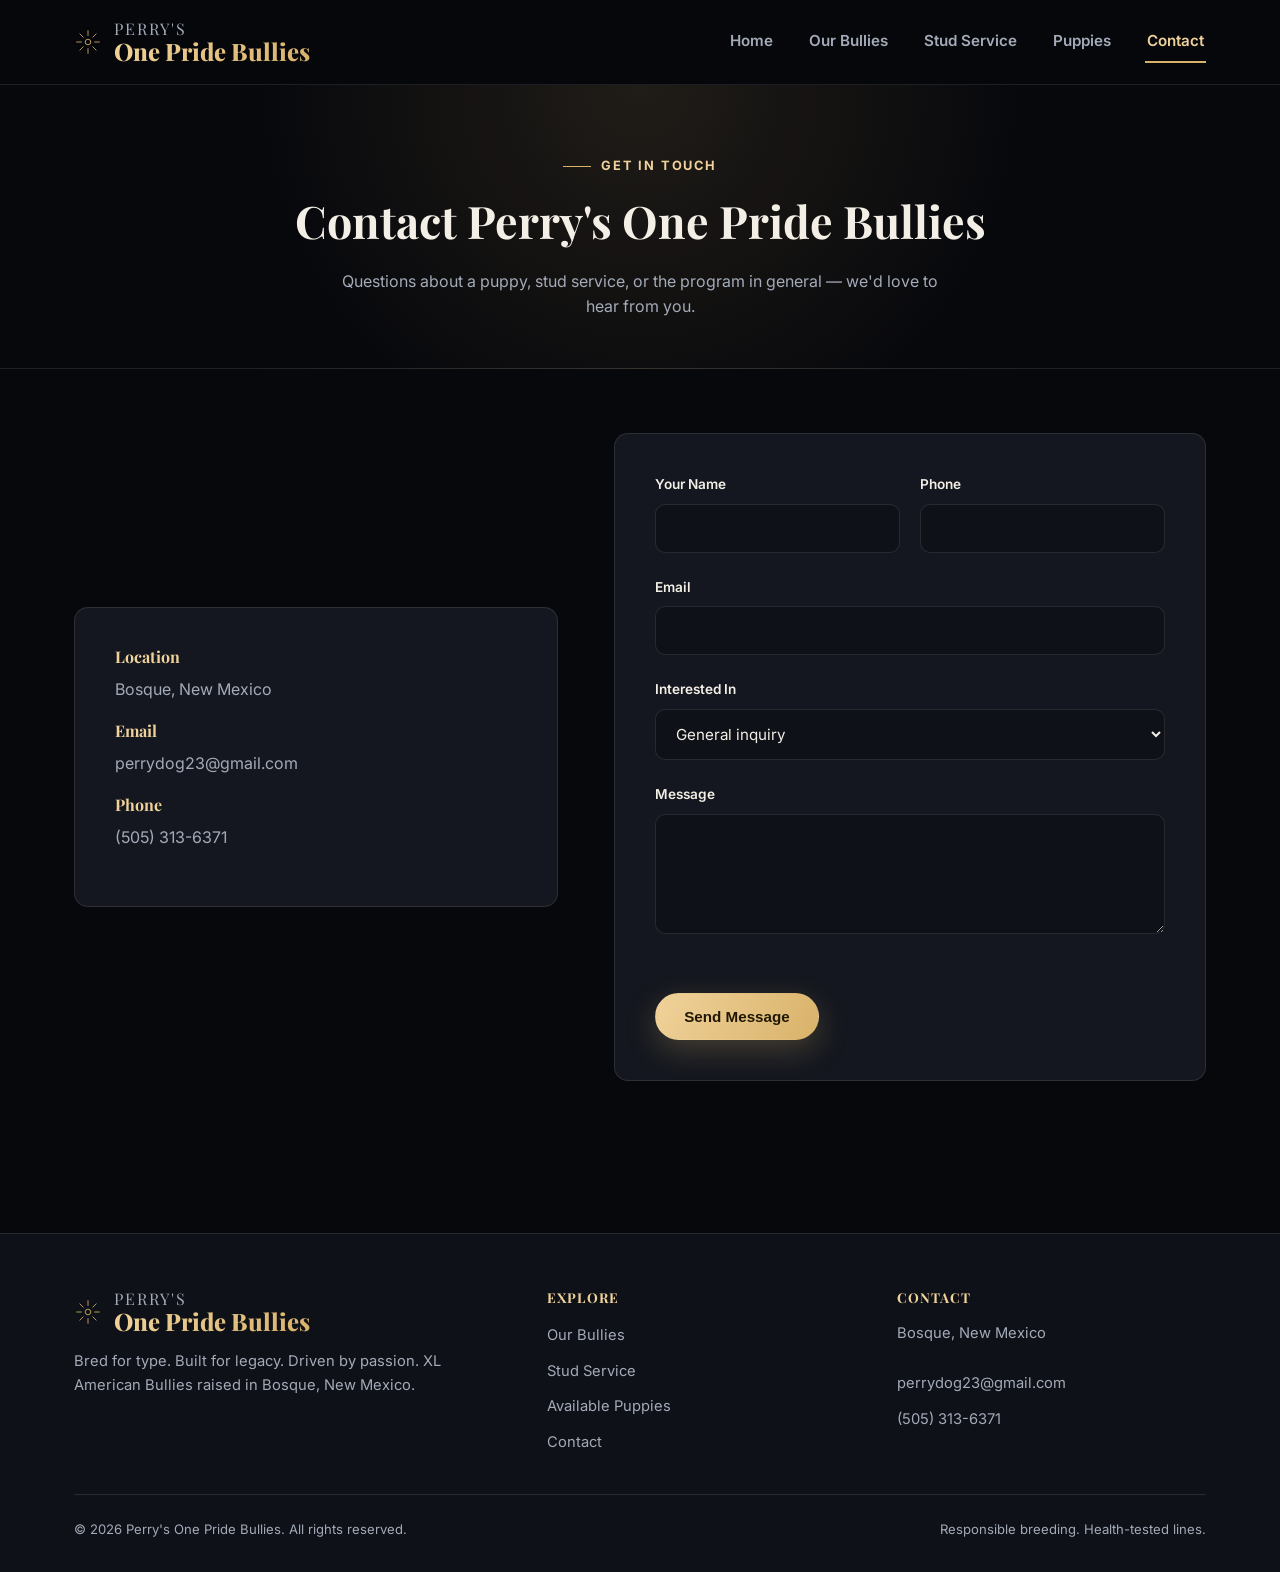
==== contact.html @ 58c73c47 "Initial commit: Perry's One Pride Bullies website Static site with home, our bullies (Hutch/Star/Lun" ====
<!doctype html>
<html lang="en">
<head>
<meta charset="UTF-8">
<meta name="viewport" content="width=device-width, initial-scale=1.0">
<title>Contact | Perry's One Pride Bullies</title>
<meta name="description" content="Contact Perry's One Pride Bullies in Bosque, New Mexico about puppies, stud service, or general questions.">
<link rel="preconnect" href="https://fonts.googleapis.com">
<link rel="stylesheet" href="css/styles.css">
</head>
<body>

<header class="site-header">
  <div class="container">
    <a href="index.html" class="brand">
      <svg class="zia" viewBox="0 0 100 100" aria-hidden="true">
        <circle cx="50" cy="50" r="10"/>
        <g>
          <line x1="50" y1="28" x2="50" y2="8"/><line x1="50" y1="72" x2="50" y2="92"/>
          <line x1="28" y1="50" x2="8" y2="50"/><line x1="72" y1="50" x2="92" y2="50"/>
          <line x1="34" y1="34" x2="20" y2="20"/><line x1="66" y1="66" x2="80" y2="80"/>
          <line x1="34" y1="66" x2="20" y2="80"/><line x1="66" y1="34" x2="80" y2="20"/>
        </g>
      </svg>
      <span class="brand-text"><span class="line1">Perry's</span><span class="line2">One Pride Bullies</span></span>
    </a>
    <nav class="main-nav">
      <a href="index.html">Home</a>
      <a href="our-bullies.html">Our Bullies</a>
      <a href="stud-service.html">Stud Service</a>
      <a href="puppies.html">Puppies</a>
      <a href="contact.html" aria-current="page">Contact</a>
    </nav>
    <button class="nav-toggle" aria-label="Toggle menu" aria-expanded="false">
      <svg viewBox="0 0 24 24" fill="none" stroke-width="2" stroke-linecap="round"><line x1="3" y1="6" x2="21" y2="6"/><line x1="3" y1="12" x2="21" y2="12"/><line x1="3" y1="18" x2="21" y2="18"/></svg>
    </button>
  </div>
</header>

<section class="page-hero">
  <div class="container">
    <span class="eyebrow" style="justify-content:center;">Get In Touch</span>
    <h1>Contact Perry's One Pride Bullies</h1>
    <p>Questions about a puppy, stud service, or the program in general &mdash; we'd love to hear from you.</p>
  </div>
</section>

<section class="tight">
  <div class="container">
    <div class="profile" style="padding-top:0;">
      <div class="profile-media">
        <div class="form-card">
          <div class="field" style="margin-bottom:20px;">
            <h4 style="font-family:'Playfair Display',serif;color:var(--gold-bright);margin-bottom:10px;">Location</h4>
            <p>Bosque, New Mexico</p>
          </div>
          <div class="field" style="margin-bottom:20px;">
            <h4 style="font-family:'Playfair Display',serif;color:var(--gold-bright);margin-bottom:10px;">Email</h4>
            <p><a href="mailto:perrydog23@gmail.com">perrydog23@gmail.com</a></p>
          </div>
          <div class="field">
            <h4 style="font-family:'Playfair Display',serif;color:var(--gold-bright);margin-bottom:10px;">Phone</h4>
            <p><a href="tel:+15053136371">(505) 313-6371</a></p>
          </div>
        </div>
      </div>
      <div class="profile-copy">
        <form class="form-card" action="mailto:perrydog23@gmail.com" method="post" enctype="text/plain">
          <div class="form-grid">
            <div class="field">
              <label for="c-name">Your Name</label>
              <input type="text" id="c-name" name="Name" required>
            </div>
            <div class="field">
              <label for="c-phone">Phone</label>
              <input type="tel" id="c-phone" name="Phone">
            </div>
            <div class="field full">
              <label for="c-email">Email</label>
              <input type="email" id="c-email" name="Email" required>
            </div>
            <div class="field full">
              <label for="puppy-interest">Interested In</label>
              <select id="puppy-interest" name="Interest">
                <option value="General inquiry">General inquiry</option>
                <option value="Prada">Puppy &mdash; Prada</option>
                <option value="Loewe">Puppy &mdash; Loewe</option>
                <option value="Hermes">Puppy &mdash; Herm&egrave;s</option>
                <option value="Burberry">Puppy &mdash; Burberry</option>
                <option value="Louis">Puppy &mdash; Louis</option>
                <option value="Versace">Puppy &mdash; Versace</option>
                <option value="Hutch stud service">Hutch &mdash; Stud Service</option>
              </select>
            </div>
            <div class="field full">
              <label for="c-message">Message</label>
              <textarea id="c-message" name="Message" required></textarea>
            </div>
          </div>
          <button type="submit" class="btn btn-gold mt-lg">Send Message</button>
        </form>
      </div>
    </div>
  </div>
</section>

<footer class="site-footer">
  <div class="container">
    <div class="footer-grid">
      <div>
        <a href="index.html" class="brand" style="margin-bottom:16px;">
          <svg class="zia" viewBox="0 0 100 100" aria-hidden="true">
            <circle cx="50" cy="50" r="10"/>
            <g>
              <line x1="50" y1="28" x2="50" y2="8"/><line x1="50" y1="72" x2="50" y2="92"/>
              <line x1="28" y1="50" x2="8" y2="50"/><line x1="72" y1="50" x2="92" y2="50"/>
              <line x1="34" y1="34" x2="20" y2="20"/><line x1="66" y1="66" x2="80" y2="80"/>
              <line x1="34" y1="66" x2="20" y2="80"/><line x1="66" y1="34" x2="80" y2="20"/>
            </g>
          </svg>
          <span class="brand-text"><span class="line1">Perry's</span><span class="line2">One Pride Bullies</span></span>
        </a>
        <p>Bred for type. Built for legacy. Driven by passion. XL American Bullies raised in Bosque, New Mexico.</p>
      </div>
      <div>
        <h4>Explore</h4>
        <ul>
          <li><a href="our-bullies.html">Our Bullies</a></li>
          <li><a href="stud-service.html">Stud Service</a></li>
          <li><a href="puppies.html">Available Puppies</a></li>
          <li><a href="contact.html">Contact</a></li>
        </ul>
      </div>
      <div>
        <h4>Contact</h4>
        <ul>
          <li><p>Bosque, New Mexico</p></li>
          <li><a href="mailto:perrydog23@gmail.com">perrydog23@gmail.com</a></li>
          <li><a href="tel:+15053136371">(505) 313-6371</a></li>
        </ul>
      </div>
    </div>
    <div class="footer-bottom">
      <span>&copy; 2026 Perry's One Pride Bullies. All rights reserved.</span>
      <span>Responsible breeding. Health-tested lines.</span>
    </div>
  </div>
</footer>

<script src="js/main.js"></script>
</body>
</html>
---- css/styles.css ----
@import url('https://fonts.googleapis.com/css2?family=Playfair+Display:ital,wght@0,500;0,600;0,700;0,800;1,600&family=Inter:wght@400;500;600;700&display=swap');

:root {
  --bg: #07080c;
  --bg-alt: #0e1117;
  --surface: #14171f;
  --surface-2: #1b1f2a;
  --text: #f3efe6;
  --muted: #a3aab8;
  --gold: #d9b26a;
  --gold-bright: #f0d29a;
  --blue: #5b7cfa;
  --pink: #ec6fa8;
  --border: rgba(255, 255, 255, 0.1);
  --radius: 14px;
  --shadow: 0 20px 50px rgba(0, 0, 0, 0.45);
}

* { box-sizing: border-box; }

html { scroll-behavior: smooth; }

body {
  margin: 0;
  background: var(--bg);
  color: var(--text);
  font-family: 'Inter', system-ui, sans-serif;
  font-size: 16px;
  line-height: 1.6;
  -webkit-font-smoothing: antialiased;
}

img { max-width: 100%; display: block; }

a { color: inherit; text-decoration: none; }

h1, h2, h3, h4 {
  font-family: 'Playfair Display', Georgia, serif;
  font-weight: 700;
  line-height: 1.15;
  margin: 0 0 0.5em;
}

p { margin: 0 0 1em; color: var(--muted); }

.container {
  width: 100%;
  max-width: 1180px;
  margin: 0 auto;
  padding: 0 24px;
}

/* ---------- Zia sun mark ---------- */
.zia {
  width: 28px;
  height: 28px;
  flex-shrink: 0;
}
.zia circle, .zia line { stroke: var(--gold); stroke-width: 3; }
.zia circle { fill: none; }

/* ---------- Header ---------- */
.site-header {
  position: sticky;
  top: 0;
  z-index: 100;
  background: rgba(7, 8, 12, 0.85);
  backdrop-filter: blur(12px);
  border-bottom: 1px solid var(--border);
}
.site-header .container {
  display: flex;
  align-items: center;
  justify-content: space-between;
  height: 84px;
}
.brand {
  display: flex;
  align-items: center;
  gap: 12px;
}
.brand-text {
  display: flex;
  flex-direction: column;
  line-height: 1.1;
}
.brand-text .line1 {
  font-family: 'Playfair Display', serif;
  font-size: 1rem;
  letter-spacing: 0.12em;
  color: var(--muted);
  text-transform: uppercase;
}
.brand-text .line2 {
  font-family: 'Playfair Display', serif;
  font-size: 1.5rem;
  font-weight: 800;
  background: linear-gradient(120deg, var(--gold-bright), var(--gold));
  -webkit-background-clip: text;
  background-clip: text;
  color: transparent;
}

nav.main-nav { display: flex; gap: 32px; }
nav.main-nav a {
  font-size: 0.95rem;
  font-weight: 600;
  color: var(--muted);
  padding: 8px 2px;
  border-bottom: 2px solid transparent;
  transition: color 200ms ease, border-color 200ms ease;
}
nav.main-nav a:hover,
nav.main-nav a[aria-current="page"] {
  color: var(--gold-bright);
  border-color: var(--gold);
}

.nav-toggle {
  display: none;
  background: none;
  border: 1px solid var(--border);
  border-radius: 8px;
  padding: 10px;
  cursor: pointer;
}
.nav-toggle svg { width: 22px; height: 22px; stroke: var(--text); }

/* ---------- Buttons ---------- */
.btn {
  display: inline-flex;
  align-items: center;
  justify-content: center;
  gap: 8px;
  padding: 14px 28px;
  border-radius: 999px;
  font-weight: 700;
  font-size: 0.95rem;
  cursor: pointer;
  border: 1px solid transparent;
  transition: transform 180ms ease, box-shadow 180ms ease, background 180ms ease, color 180ms ease;
  min-height: 44px;
}
.btn:hover { transform: translateY(-2px); }
.btn-gold {
  background: linear-gradient(120deg, var(--gold-bright), var(--gold));
  color: #201804;
  box-shadow: 0 10px 30px rgba(217, 178, 106, 0.25);
}
.btn-outline {
  background: transparent;
  border-color: var(--border);
  color: var(--text);
}
.btn-outline:hover { border-color: var(--gold); color: var(--gold-bright); }
.btn-block { width: 100%; }

/* ---------- Hero ---------- */
.hero {
  position: relative;
  min-height: 86vh;
  display: flex;
  align-items: center;
  overflow: hidden;
  background: radial-gradient(circle at 20% 15%, rgba(217, 178, 106, 0.14), transparent 45%),
              radial-gradient(circle at 85% 80%, rgba(91, 124, 250, 0.14), transparent 45%),
              var(--bg);
  border-bottom: 1px solid var(--border);
}
.hero .container {
  display: grid;
  grid-template-columns: 1.1fr 1fr;
  gap: 48px;
  align-items: center;
  padding-top: 40px;
  padding-bottom: 40px;
}
.eyebrow {
  display: inline-flex;
  align-items: center;
  gap: 10px;
  text-transform: uppercase;
  letter-spacing: 0.14em;
  font-size: 0.8rem;
  font-weight: 700;
  color: var(--gold-bright);
  margin-bottom: 18px;
}
.eyebrow::before {
  content: '';
  width: 28px;
  height: 1px;
  background: var(--gold);
}
.hero h1 { font-size: clamp(2.4rem, 4.5vw, 3.6rem); margin-bottom: 20px; }
.hero h1 .accent {
  background: linear-gradient(120deg, var(--gold-bright), var(--pink));
  -webkit-background-clip: text;
  background-clip: text;
  color: transparent;
}
.hero-lede { font-size: 1.1rem; max-width: 46ch; }
.hero-cta { display: flex; gap: 16px; margin-top: 28px; flex-wrap: wrap; }
.hero-media {
  position: relative;
  border-radius: var(--radius);
  overflow: hidden;
  box-shadow: var(--shadow);
  border: 1px solid var(--border);
  aspect-ratio: 4/5;
}
.hero-media img { width: 100%; height: 100%; object-fit: cover; }
.hero-stats {
  display: flex;
  gap: 28px;
  margin-top: 36px;
  flex-wrap: wrap;
}
.hero-stats div strong {
  display: block;
  font-family: 'Playfair Display', serif;
  font-size: 1.6rem;
  color: var(--gold-bright);
}
.hero-stats div span { font-size: 0.82rem; color: var(--muted); text-transform: uppercase; letter-spacing: 0.06em; }

/* ---------- Section scaffolding ---------- */
section { padding: 96px 0; }
section.tight { padding: 64px 0; }
.section-head { max-width: 640px; margin: 0 auto 56px; text-align: center; }
.section-head h2 { font-size: clamp(1.8rem, 3vw, 2.6rem); }
.section-alt { background: var(--bg-alt); border-top: 1px solid var(--border); border-bottom: 1px solid var(--border); }

/* ---------- Dog cards (home preview) ---------- */
.dog-grid {
  display: grid;
  grid-template-columns: repeat(3, 1fr);
  gap: 28px;
}
.dog-card {
  background: var(--surface);
  border: 1px solid var(--border);
  border-radius: var(--radius);
  overflow: hidden;
  transition: transform 220ms ease, border-color 220ms ease;
}
.dog-card:hover { transform: translateY(-6px); border-color: var(--gold); }
.dog-card .media { aspect-ratio: 3/4; overflow: hidden; }
.dog-card .media img { width: 100%; height: 100%; object-fit: cover; transition: transform 400ms ease; }
.dog-card:hover .media img { transform: scale(1.05); }
.dog-card .body { padding: 22px 24px 26px; }
.dog-card .tag {
  display: inline-block;
  font-size: 0.72rem;
  font-weight: 700;
  text-transform: uppercase;
  letter-spacing: 0.08em;
  color: var(--pink);
  margin-bottom: 8px;
}
.dog-card h3 { font-size: 1.4rem; margin-bottom: 6px; }
.dog-card .meta { font-size: 0.9rem; color: var(--muted); margin-bottom: 14px; }
.dog-card a.card-link { font-weight: 700; color: var(--gold-bright); font-size: 0.9rem; display: inline-flex; align-items: center; gap: 6px; }

/* ---------- Profile sections (Our Bullies page) ---------- */
.profile {
  display: grid;
  grid-template-columns: 0.9fr 1.1fr;
  gap: 56px;
  align-items: center;
  padding: 88px 0;
  border-bottom: 1px solid var(--border);
}
.profile:last-child { border-bottom: none; }
.profile.reverse { grid-template-columns: 1.1fr 0.9fr; }
.profile.reverse .profile-media { order: 2; }
.profile-media img {
  border-radius: var(--radius);
  border: 1px solid var(--border);
  box-shadow: var(--shadow);
  width: 100%;
  object-fit: cover;
  aspect-ratio: 4/5;
}
.profile-gallery { display: grid; grid-template-columns: 1fr 1fr; gap: 14px; }
.profile-gallery img { border-radius: 10px; aspect-ratio: 1/1; }
.profile-badges { display: flex; gap: 10px; flex-wrap: wrap; margin: 16px 0 20px; }
.badge {
  font-size: 0.78rem;
  font-weight: 700;
  padding: 7px 14px;
  border-radius: 999px;
  border: 1px solid var(--border);
  color: var(--muted);
  text-transform: uppercase;
  letter-spacing: 0.05em;
}
.badge.gold { color: var(--gold-bright); border-color: rgba(217,178,106,0.4); }
.badge.pink { color: var(--pink); border-color: rgba(236,111,168,0.4); }
.badge.blue { color: var(--blue); border-color: rgba(91,124,250,0.4); }

.family-tree {
  margin-top: 36px;
  padding: 20px;
  background: var(--surface);
  border: 1px solid var(--border);
  border-radius: var(--radius);
}
.family-tree h4 {
  font-size: 0.95rem;
  text-transform: uppercase;
  letter-spacing: 0.08em;
  color: var(--gold-bright);
  margin-bottom: 14px;
}
.family-tree img { border-radius: 10px; }

/* ---------- Stud page ---------- */
.stud-hero {
  display: grid;
  grid-template-columns: 1fr 1fr;
  gap: 56px;
  align-items: center;
}
.stud-hero img {
  border-radius: var(--radius);
  border: 1px solid var(--border);
  box-shadow: var(--shadow);
  aspect-ratio: 4/5;
  object-fit: cover;
  width: 100%;
}
.price-card {
  background: linear-gradient(160deg, var(--surface-2), var(--surface));
  border: 1px solid var(--border);
  border-radius: var(--radius);
  padding: 32px;
  margin-top: 28px;
}
.price-card .price {
  font-family: 'Playfair Display', serif;
  font-size: 2.6rem;
  font-weight: 800;
  color: var(--gold-bright);
}
.price-card .price span { font-size: 1rem; color: var(--muted); font-family: 'Inter', sans-serif; font-weight: 600; }
.stud-terms { list-style: none; margin: 20px 0; padding: 0; display: grid; gap: 12px; }
.stud-terms li { display: flex; gap: 10px; color: var(--text); font-size: 0.95rem; }
.stud-terms li svg { width: 20px; height: 20px; flex-shrink: 0; stroke: var(--gold); margin-top: 2px; }

.stat-strip {
  display: grid;
  grid-template-columns: repeat(4, 1fr);
  gap: 24px;
  margin-top: 64px;
}
.stat-box {
  text-align: center;
  padding: 24px;
  background: var(--surface);
  border: 1px solid var(--border);
  border-radius: var(--radius);
}
.stat-box strong { display: block; font-family: 'Playfair Display', serif; font-size: 1.8rem; color: var(--gold-bright); }
.stat-box span { font-size: 0.82rem; color: var(--muted); text-transform: uppercase; letter-spacing: 0.05em; }

/* ---------- Puppies grid ---------- */
.puppy-grid {
  display: grid;
  grid-template-columns: repeat(3, 1fr);
  gap: 28px;
}
.puppy-card {
  background: var(--surface);
  border: 1px solid var(--border);
  border-radius: var(--radius);
  overflow: hidden;
  display: flex;
  flex-direction: column;
}
.puppy-card .media { aspect-ratio: 1/1; overflow: hidden; }
.puppy-card .media img { width: 100%; height: 100%; object-fit: cover; }
.puppy-card .body { padding: 20px 22px 24px; display: flex; flex-direction: column; flex: 1; }
.puppy-card h3 { font-size: 1.25rem; margin-bottom: 4px; }
.puppy-card .sex-tag {
  align-self: flex-start;
  font-size: 0.7rem;
  font-weight: 700;
  text-transform: uppercase;
  letter-spacing: 0.06em;
  padding: 4px 10px;
  border-radius: 999px;
  margin-bottom: 10px;
}
.sex-tag.boy { background: rgba(91,124,250,0.15); color: var(--blue); }
.sex-tag.girl { background: rgba(236,111,168,0.15); color: var(--pink); }
.puppy-card .price-row {
  display: flex;
  align-items: center;
  justify-content: space-between;
  margin-top: auto;
  padding-top: 14px;
  border-top: 1px solid var(--border);
}
.puppy-card .price-row .amount { font-family: 'Playfair Display', serif; font-weight: 800; font-size: 1.3rem; color: var(--gold-bright); }
.puppy-card .price-row a { font-weight: 700; font-size: 0.85rem; color: var(--text); }

/* ---------- Forms ---------- */
.form-card {
  background: var(--surface);
  border: 1px solid var(--border);
  border-radius: var(--radius);
  padding: 40px;
}
.form-grid { display: grid; grid-template-columns: 1fr 1fr; gap: 20px; }
.form-grid .full { grid-column: 1 / -1; }
label { display: block; font-size: 0.85rem; font-weight: 600; margin-bottom: 8px; color: var(--text); }
input, select, textarea {
  width: 100%;
  padding: 14px 16px;
  border-radius: 10px;
  border: 1px solid var(--border);
  background: var(--bg-alt);
  color: var(--text);
  font-family: 'Inter', sans-serif;
  font-size: 0.95rem;
  min-height: 44px;
}
textarea { min-height: 120px; resize: vertical; }
input:focus, select:focus, textarea:focus {
  outline: none;
  border-color: var(--gold);
  box-shadow: 0 0 0 3px rgba(217, 178, 106, 0.18);
}
.field { margin-bottom: 4px; }

/* ---------- Footer ---------- */
footer.site-footer {
  border-top: 1px solid var(--border);
  padding: 56px 0 32px;
  background: var(--bg-alt);
}
.footer-grid {
  display: grid;
  grid-template-columns: 1.4fr 1fr 1fr;
  gap: 40px;
  margin-bottom: 40px;
}
.footer-grid h4 {
  font-size: 0.85rem;
  text-transform: uppercase;
  letter-spacing: 0.08em;
  color: var(--gold-bright);
  margin-bottom: 16px;
}
.footer-grid ul { list-style: none; margin: 0; padding: 0; display: grid; gap: 10px; }
.footer-grid a, .footer-grid p { color: var(--muted); font-size: 0.92rem; }
.footer-grid a:hover { color: var(--gold-bright); }
.footer-bottom {
  border-top: 1px solid var(--border);
  padding-top: 24px;
  display: flex;
  justify-content: space-between;
  color: var(--muted);
  font-size: 0.82rem;
  flex-wrap: wrap;
  gap: 10px;
}

/* ---------- Page hero (interior pages) ---------- */
.page-hero {
  padding: 64px 0 48px;
  text-align: center;
  border-bottom: 1px solid var(--border);
  background: radial-gradient(circle at 50% 0%, rgba(217,178,106,0.12), transparent 55%);
}
.page-hero h1 { font-size: clamp(2rem, 4vw, 2.8rem); }
.page-hero p { max-width: 60ch; margin: 0 auto; }

/* ---------- Utility ---------- */
.text-center { text-align: center; }
.mt-lg { margin-top: 48px; }

/* ---------- Responsive ---------- */
@media (max-width: 1024px) {
  .dog-grid { grid-template-columns: repeat(2, 1fr); }
  .puppy-grid { grid-template-columns: repeat(2, 1fr); }
  .stat-strip { grid-template-columns: repeat(2, 1fr); }
  .footer-grid { grid-template-columns: 1fr 1fr; }
}

@media (max-width: 860px) {
  nav.main-nav {
    position: fixed;
    top: 84px;
    left: 0;
    right: 0;
    background: var(--bg);
    border-bottom: 1px solid var(--border);
    flex-direction: column;
    gap: 0;
    padding: 8px 24px 20px;
    transform: translateY(-130%);
    transition: transform 260ms ease;
  }
  nav.main-nav.open { transform: translateY(0); }
  nav.main-nav a { padding: 14px 0; border-bottom: 1px solid var(--border); }
  .nav-toggle { display: inline-flex; }

  .hero .container { grid-template-columns: 1fr; }
  .hero-media { order: -1; }
  .profile, .profile.reverse { grid-template-columns: 1fr; }
  .profile.reverse .profile-media { order: 0; }
  .stud-hero { grid-template-columns: 1fr; }
}

@media (max-width: 640px) {
  section { padding: 64px 0; }
  .dog-grid, .puppy-grid { grid-template-columns: 1fr; }
  .form-grid { grid-template-columns: 1fr; }
  .stat-strip { grid-template-columns: 1fr 1fr; }
  .footer-grid { grid-template-columns: 1fr; }
  .hero-stats { gap: 20px; }
}
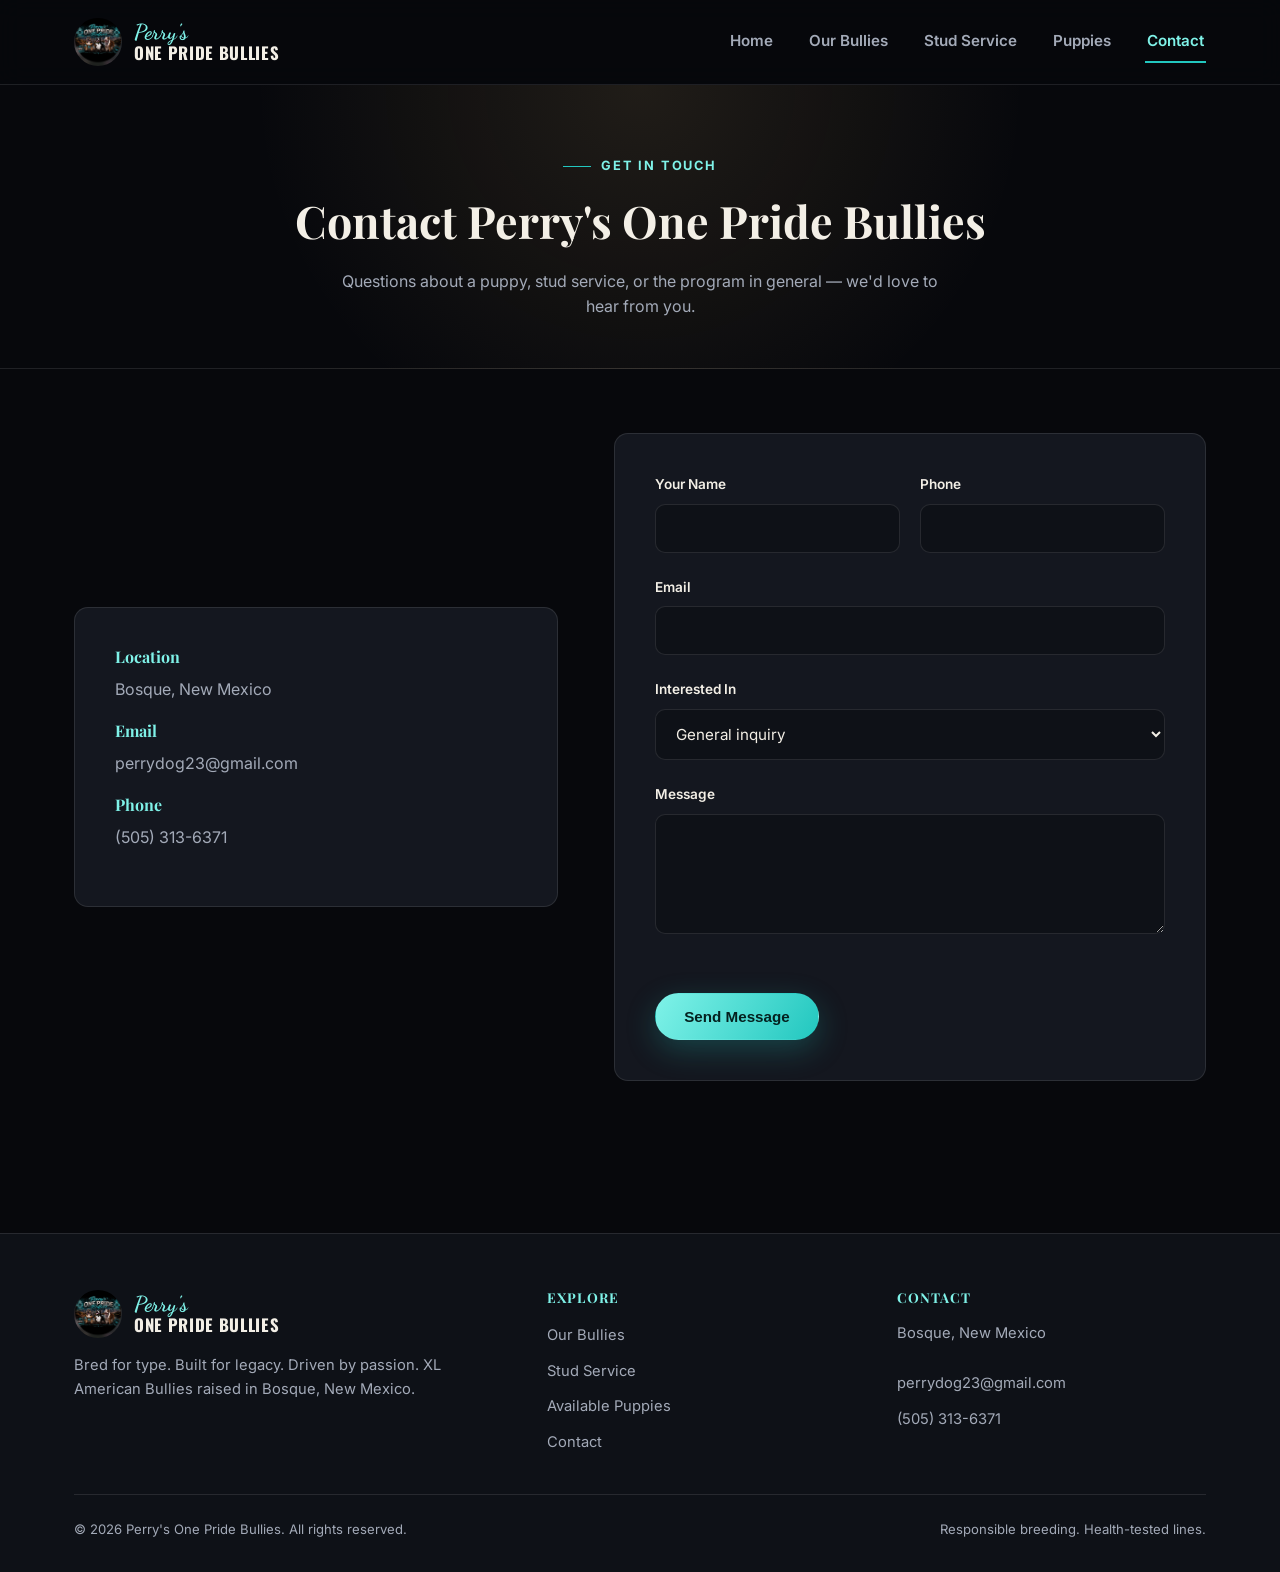
==== commit ff238e42: "Retheme to teal brand, add Gucci/Dior/Chanel, move litter to Luna - Switch accent color and header/f" ====
--- a/contact.html
+++ b/contact.html
@@ -13,15 +13,7 @@
 <header class="site-header">
   <div class="container">
     <a href="index.html" class="brand">
-      <svg class="zia" viewBox="0 0 100 100" aria-hidden="true">
-        <circle cx="50" cy="50" r="10"/>
-        <g>
-          <line x1="50" y1="28" x2="50" y2="8"/><line x1="50" y1="72" x2="50" y2="92"/>
-          <line x1="28" y1="50" x2="8" y2="50"/><line x1="72" y1="50" x2="92" y2="50"/>
-          <line x1="34" y1="34" x2="20" y2="20"/><line x1="66" y1="66" x2="80" y2="80"/>
-          <line x1="34" y1="66" x2="20" y2="80"/><line x1="66" y1="34" x2="80" y2="20"/>
-        </g>
-      </svg>
+      <img class="zia" src="images/logo.png" alt="Perry's One Pride Bullies logo">
       <span class="brand-text"><span class="line1">Perry's</span><span class="line2">One Pride Bullies</span></span>
     </a>
     <nav class="main-nav">
@@ -89,6 +81,9 @@
                 <option value="Burberry">Puppy &mdash; Burberry</option>
                 <option value="Louis">Puppy &mdash; Louis</option>
                 <option value="Versace">Puppy &mdash; Versace</option>
+                <option value="Gucci">Puppy &mdash; Gucci</option>
+                <option value="Dior">Puppy &mdash; Dior</option>
+                <option value="Chanel">Puppy &mdash; Chanel</option>
                 <option value="Hutch stud service">Hutch &mdash; Stud Service</option>
               </select>
             </div>
@@ -109,15 +104,7 @@
     <div class="footer-grid">
       <div>
         <a href="index.html" class="brand" style="margin-bottom:16px;">
-          <svg class="zia" viewBox="0 0 100 100" aria-hidden="true">
-            <circle cx="50" cy="50" r="10"/>
-            <g>
-              <line x1="50" y1="28" x2="50" y2="8"/><line x1="50" y1="72" x2="50" y2="92"/>
-              <line x1="28" y1="50" x2="8" y2="50"/><line x1="72" y1="50" x2="92" y2="50"/>
-              <line x1="34" y1="34" x2="20" y2="20"/><line x1="66" y1="66" x2="80" y2="80"/>
-              <line x1="34" y1="66" x2="20" y2="80"/><line x1="66" y1="34" x2="80" y2="20"/>
-            </g>
-          </svg>
+          <img class="zia" src="images/logo.png" alt="Perry's One Pride Bullies logo">
           <span class="brand-text"><span class="line1">Perry's</span><span class="line2">One Pride Bullies</span></span>
         </a>
         <p>Bred for type. Built for legacy. Driven by passion. XL American Bullies raised in Bosque, New Mexico.</p>
--- a/css/styles.css
+++ b/css/styles.css
@@ -1,4 +1,4 @@
-@import url('https://fonts.googleapis.com/css2?family=Playfair+Display:ital,wght@0,500;0,600;0,700;0,800;1,600&family=Inter:wght@400;500;600;700&display=swap');
+@import url('https://fonts.googleapis.com/css2?family=Playfair+Display:ital,wght@0,500;0,600;0,700;0,800;1,600&family=Dancing+Script:wght@600;700&family=Oswald:wght@500;600;700&family=Inter:wght@400;500;600;700&display=swap');
 
 :root {
   --bg: #07080c;
@@ -7,8 +7,10 @@
   --surface-2: #1b1f2a;
   --text: #f3efe6;
   --muted: #a3aab8;
-  --gold: #d9b26a;
-  --gold-bright: #f0d29a;
+  --gold: #22c7bf;
+  --gold-bright: #7ff2e8;
+  --teal: #22c7bf;
+  --teal-bright: #7ff2e8;
   --blue: #5b7cfa;
   --pink: #ec6fa8;
   --border: rgba(255, 255, 255, 0.1);
@@ -50,11 +52,13 @@
   padding: 0 24px;
 }
 
-/* ---------- Zia sun mark ---------- */
+/* ---------- Logo mark ---------- */
 .zia {
-  width: 28px;
-  height: 28px;
+  width: 48px;
+  height: 48px;
   flex-shrink: 0;
+  border-radius: 50%;
+  object-fit: cover;
 }
 .zia circle, .zia line { stroke: var(--gold); stroke-width: 3; }
 .zia circle { fill: none; }
@@ -85,20 +89,19 @@
   line-height: 1.1;
 }
 .brand-text .line1 {
-  font-family: 'Playfair Display', serif;
-  font-size: 1rem;
-  letter-spacing: 0.12em;
-  color: var(--muted);
-  text-transform: uppercase;
+  font-family: 'Dancing Script', cursive;
+  font-size: 1.35rem;
+  font-weight: 700;
+  color: var(--teal-bright);
+  line-height: 1;
 }
 .brand-text .line2 {
-  font-family: 'Playfair Display', serif;
-  font-size: 1.5rem;
-  font-weight: 800;
-  background: linear-gradient(120deg, var(--gold-bright), var(--gold));
-  -webkit-background-clip: text;
-  background-clip: text;
-  color: transparent;
+  font-family: 'Oswald', sans-serif;
+  font-size: 1.05rem;
+  font-weight: 700;
+  letter-spacing: 0.04em;
+  text-transform: uppercase;
+  color: var(--text);
 }
 
 nav.main-nav { display: flex; gap: 32px; }
@@ -144,8 +147,8 @@
 .btn:hover { transform: translateY(-2px); }
 .btn-gold {
   background: linear-gradient(120deg, var(--gold-bright), var(--gold));
-  color: #201804;
-  box-shadow: 0 10px 30px rgba(217, 178, 106, 0.25);
+  color: #04211f;
+  box-shadow: 0 10px 30px rgba(34, 199, 191, 0.25);
 }
 .btn-outline {
   background: transparent;
@@ -162,7 +165,7 @@
   display: flex;
   align-items: center;
   overflow: hidden;
-  background: radial-gradient(circle at 20% 15%, rgba(217, 178, 106, 0.14), transparent 45%),
+  background: radial-gradient(circle at 20% 15%, rgba(34, 199, 191, 0.14), transparent 45%),
               radial-gradient(circle at 85% 80%, rgba(91, 124, 250, 0.14), transparent 45%),
               var(--bg);
   border-bottom: 1px solid var(--border);
@@ -430,7 +433,7 @@
 input:focus, select:focus, textarea:focus {
   outline: none;
   border-color: var(--gold);
-  box-shadow: 0 0 0 3px rgba(217, 178, 106, 0.18);
+  box-shadow: 0 0 0 3px rgba(34, 199, 191, 0.18);
 }
 .field { margin-bottom: 4px; }
 
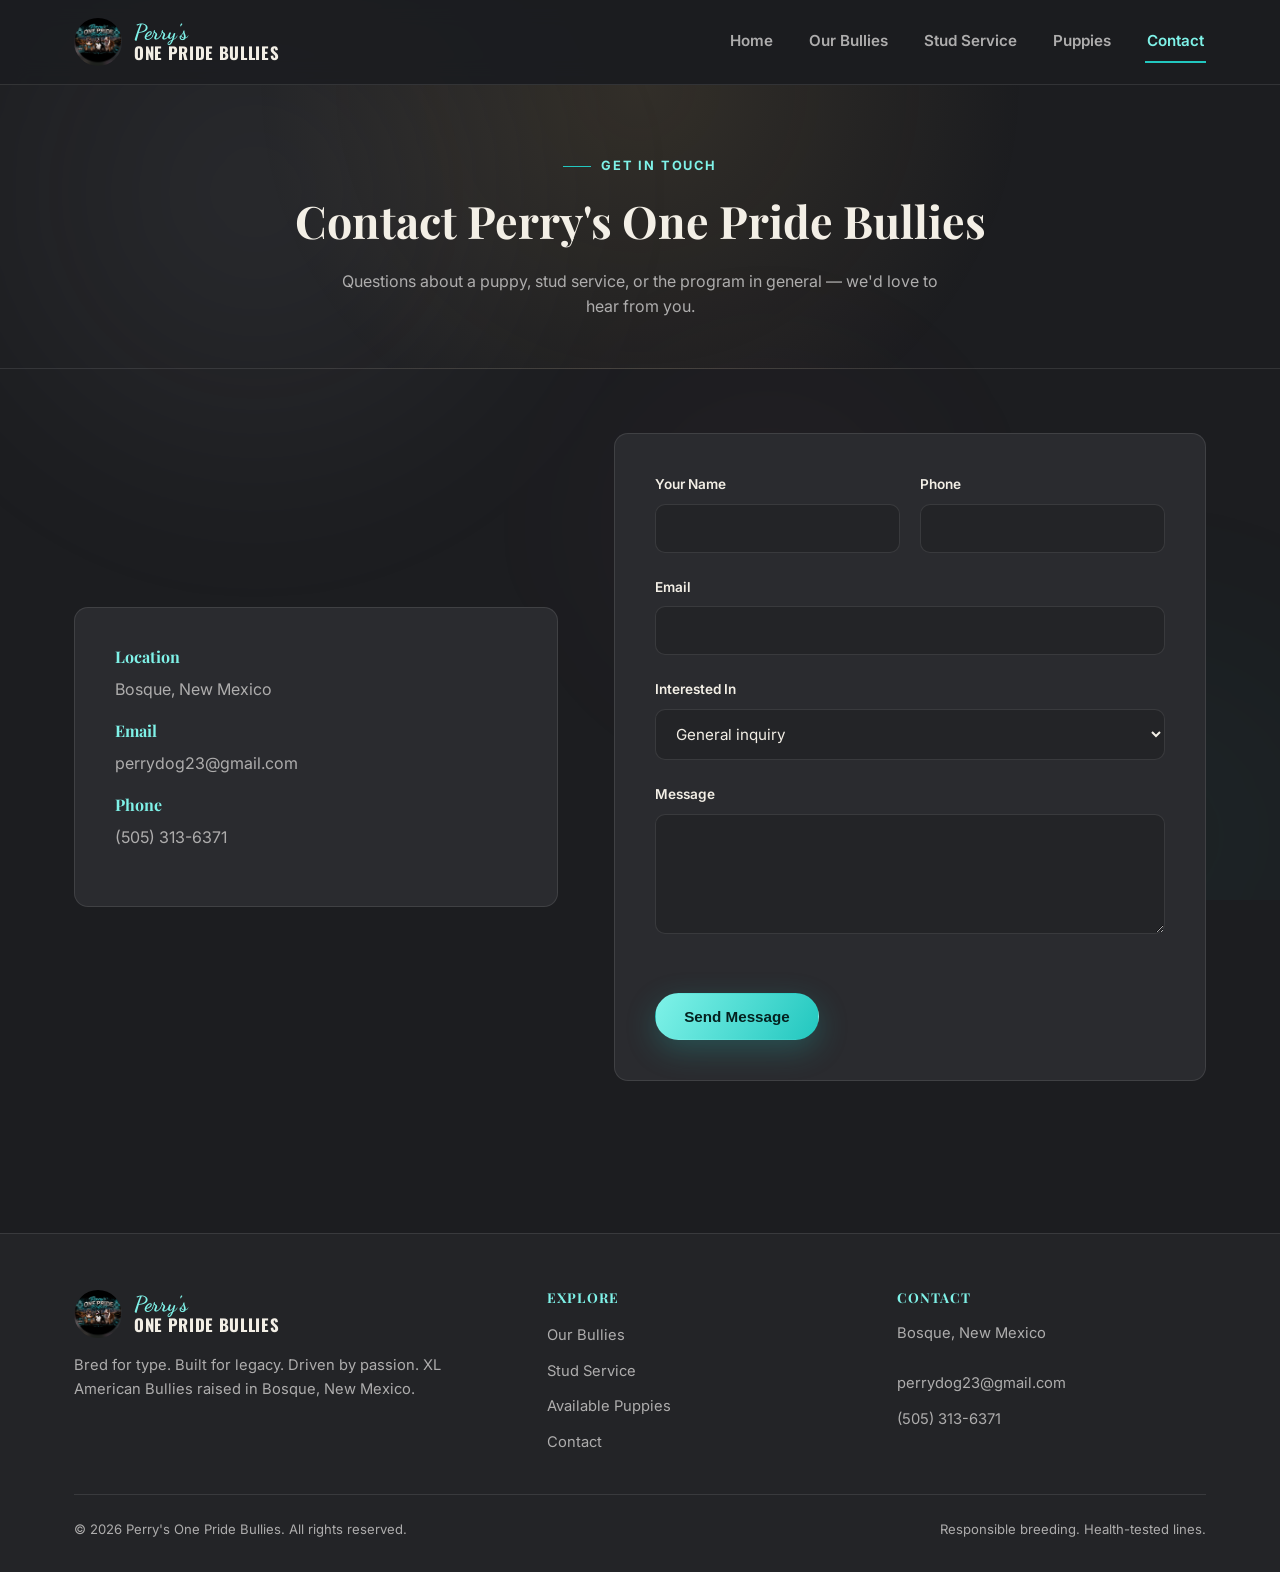
==== commit 48e4b452: "Switch forms to FormSubmit, retheme to dark grey with smoke background - Replace mailto: forms (cont" ====
--- a/contact.html
+++ b/contact.html
@@ -9,6 +9,7 @@
 <link rel="stylesheet" href="css/styles.css">
 </head>
 <body>
+<div class="smoke-bg" aria-hidden="true"><span></span><span></span><span></span></div>
 
 <header class="site-header">
   <div class="container">
@@ -57,7 +58,12 @@
         </div>
       </div>
       <div class="profile-copy">
-        <form class="form-card" action="mailto:perrydog23@gmail.com" method="post" enctype="text/plain">
+        <form class="form-card" action="https://formsubmit.co/perrydog23@gmail.com" method="POST">
+          <input type="hidden" name="_subject" value="New website inquiry — Perry's One Pride Bullies">
+          <input type="hidden" name="_template" value="table">
+          <input type="hidden" name="_captcha" value="false">
+          <input type="hidden" name="_next" value="https://nperry2525-source.github.io/perry-sOPB/thank-you.html">
+          <input type="text" name="_honey" style="display:none" tabindex="-1" autocomplete="off">
           <div class="form-grid">
             <div class="field">
               <label for="c-name">Your Name</label>
--- a/css/styles.css
+++ b/css/styles.css
@@ -1,12 +1,12 @@
 @import url('https://fonts.googleapis.com/css2?family=Playfair+Display:ital,wght@0,500;0,600;0,700;0,800;1,600&family=Dancing+Script:wght@600;700&family=Oswald:wght@500;600;700&family=Inter:wght@400;500;600;700&display=swap');
 
 :root {
-  --bg: #07080c;
-  --bg-alt: #0e1117;
-  --surface: #14171f;
-  --surface-2: #1b1f2a;
+  --bg: #1c1d20;
+  --bg-alt: #232427;
+  --surface: #2a2b2f;
+  --surface-2: #323337;
   --text: #f3efe6;
-  --muted: #a3aab8;
+  --muted: #aeadad;
   --gold: #22c7bf;
   --gold-bright: #7ff2e8;
   --teal: #22c7bf;
@@ -18,6 +18,62 @@
   --shadow: 0 20px 50px rgba(0, 0, 0, 0.45);
 }
 
+/* ---------- Smoke background ---------- */
+.smoke-bg {
+  position: fixed;
+  inset: 0;
+  z-index: 0;
+  overflow: hidden;
+  pointer-events: none;
+}
+.smoke-bg span {
+  position: absolute;
+  border-radius: 50%;
+  filter: blur(70px);
+  opacity: 0.5;
+  background: radial-gradient(circle, rgba(210, 210, 215, 0.16), rgba(210, 210, 215, 0) 70%);
+}
+.smoke-bg span:nth-child(1) {
+  width: 60vw;
+  height: 60vw;
+  top: -15vw;
+  left: -10vw;
+  animation: smoke-drift-1 38s ease-in-out infinite alternate;
+}
+.smoke-bg span:nth-child(2) {
+  width: 50vw;
+  height: 50vw;
+  bottom: -20vw;
+  right: -15vw;
+  background: radial-gradient(circle, rgba(34, 199, 191, 0.10), rgba(34, 199, 191, 0) 70%);
+  animation: smoke-drift-2 44s ease-in-out infinite alternate;
+}
+.smoke-bg span:nth-child(3) {
+  width: 40vw;
+  height: 40vw;
+  top: 30vh;
+  left: 40vw;
+  background: radial-gradient(circle, rgba(236, 111, 168, 0.08), rgba(236, 111, 168, 0) 70%);
+  animation: smoke-drift-3 50s ease-in-out infinite alternate;
+}
+@keyframes smoke-drift-1 {
+  from { transform: translate(0, 0) scale(1); }
+  to { transform: translate(6vw, 8vh) scale(1.15); }
+}
+@keyframes smoke-drift-2 {
+  from { transform: translate(0, 0) scale(1); }
+  to { transform: translate(-8vw, -6vh) scale(1.1); }
+}
+@keyframes smoke-drift-3 {
+  from { transform: translate(0, 0) scale(1); }
+  to { transform: translate(-5vw, 6vh) scale(1.2); }
+}
+@media (prefers-reduced-motion: reduce) {
+  .smoke-bg span { animation: none; }
+}
+
+.site-header, section, footer.site-footer { position: relative; z-index: 1; }
+
 * { box-sizing: border-box; }
 
 html { scroll-behavior: smooth; }
@@ -68,7 +124,7 @@
   position: sticky;
   top: 0;
   z-index: 100;
-  background: rgba(7, 8, 12, 0.85);
+  background: rgba(28, 29, 32, 0.85);
   backdrop-filter: blur(12px);
   border-bottom: 1px solid var(--border);
 }
@@ -384,6 +440,15 @@
 .puppy-card .media { aspect-ratio: 1/1; overflow: hidden; }
 .puppy-card .media img { width: 100%; height: 100%; object-fit: cover; }
 .puppy-card .body { padding: 20px 22px 24px; display: flex; flex-direction: column; flex: 1; }
+.puppy-card .cross-tag {
+  display: block;
+  font-size: 0.72rem;
+  font-weight: 700;
+  text-transform: uppercase;
+  letter-spacing: 0.08em;
+  color: var(--gold-bright);
+  margin-bottom: 6px;
+}
 .puppy-card h3 { font-size: 1.25rem; margin-bottom: 4px; }
 .puppy-card .sex-tag {
   align-self: flex-start;
